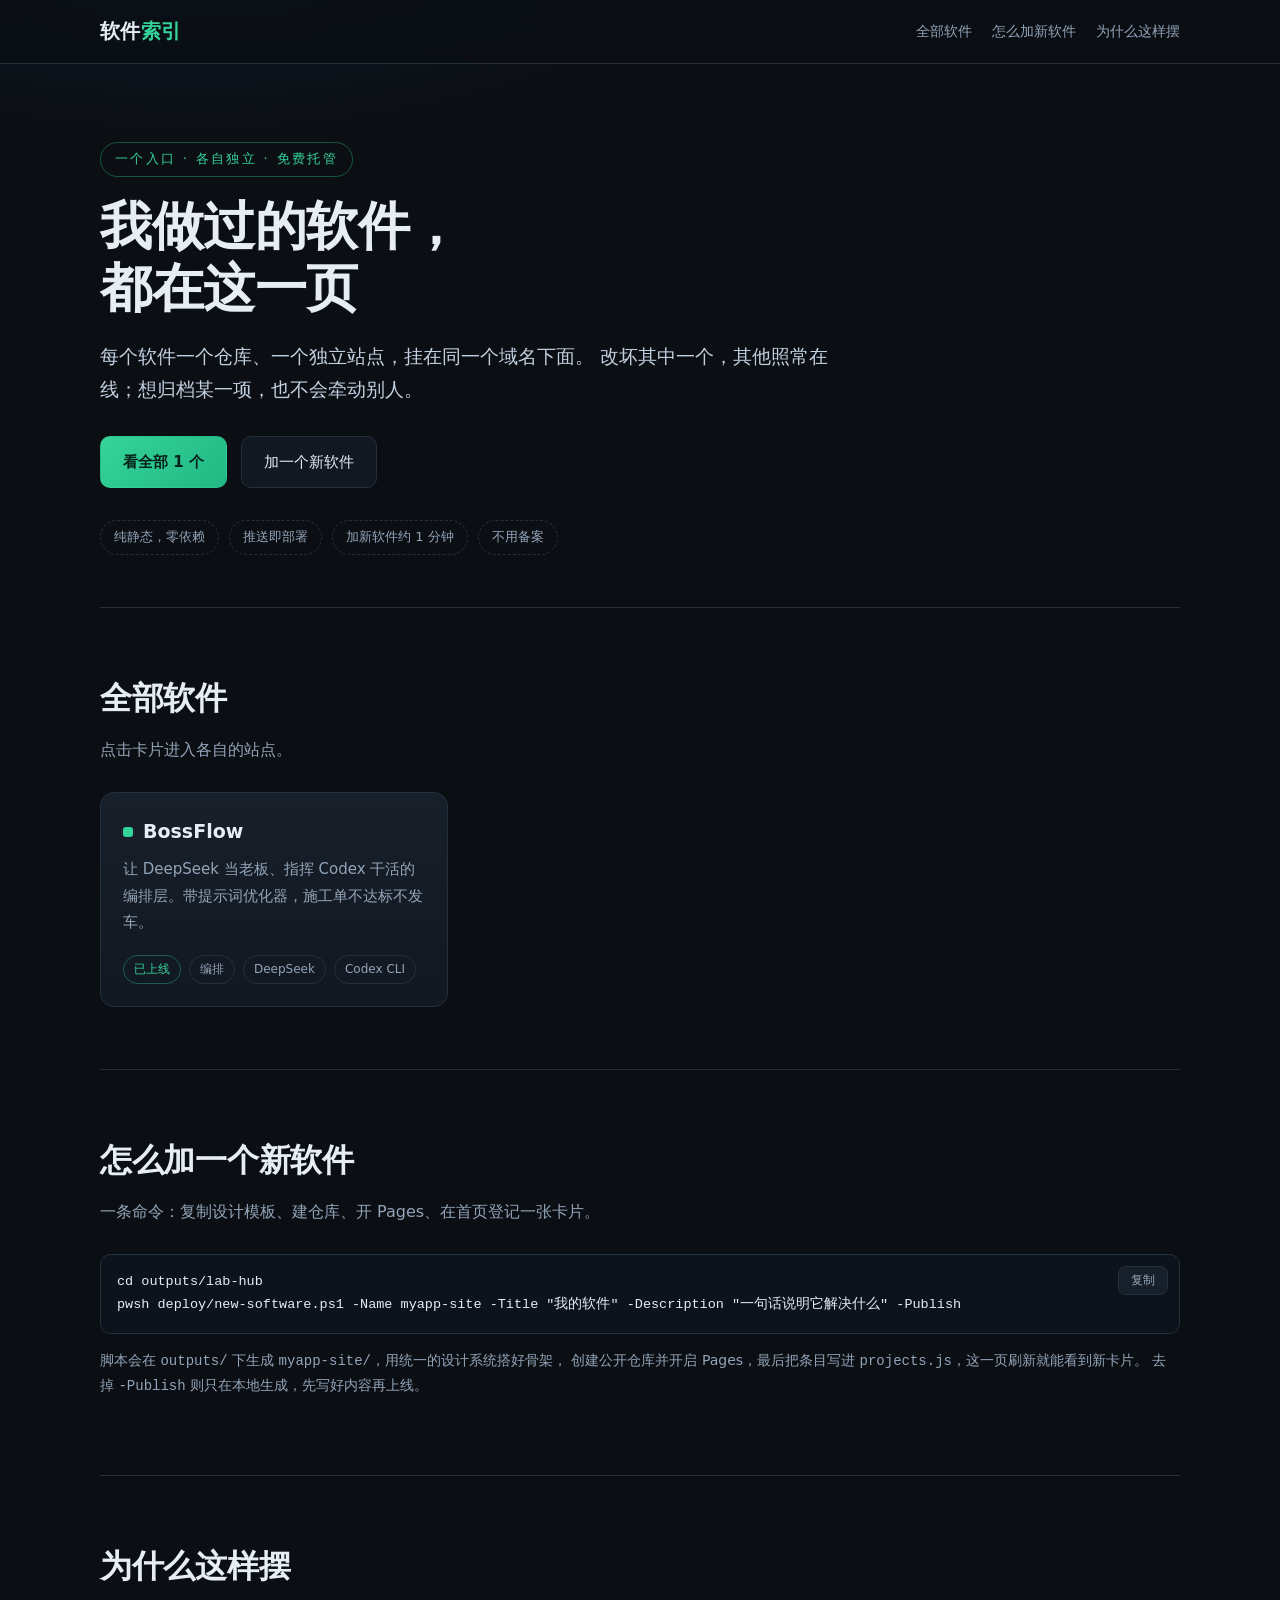
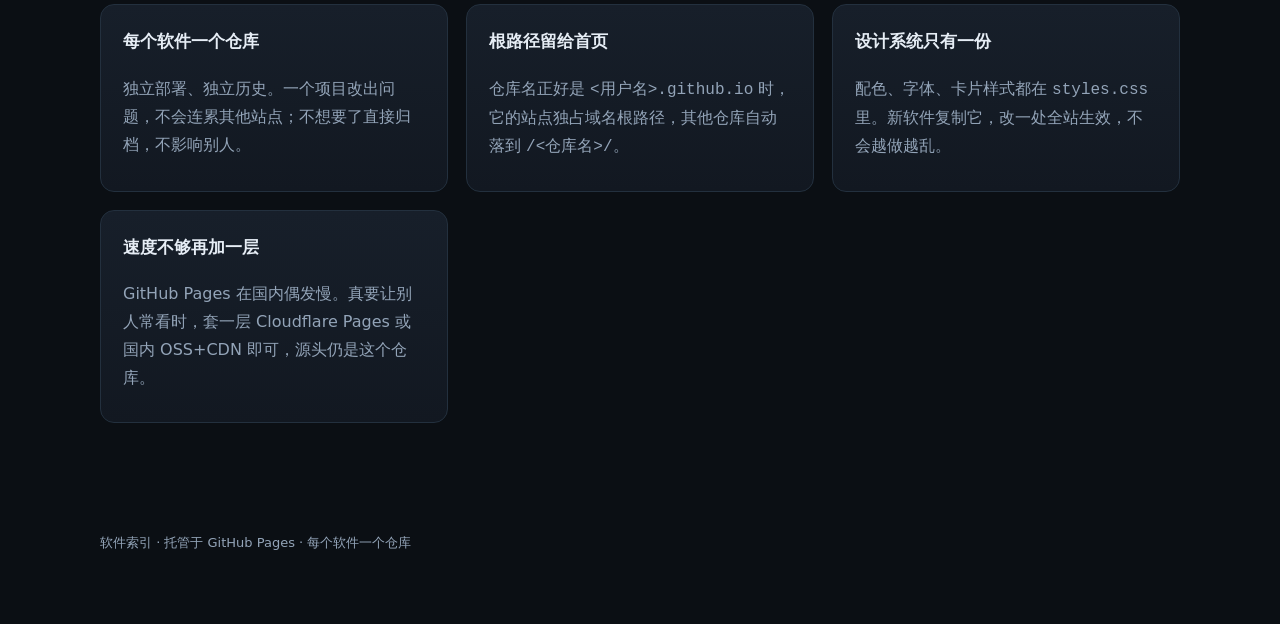
==== index.html @ 590d4178 "软件索引：根站 + 新软件脚手架" ====
<!doctype html>
<html lang="zh-CN">
<head>
<meta charset="utf-8">
<meta name="viewport" content="width=device-width, initial-scale=1">
<title>软件索引</title>
<meta name="description" content="一个入口找齐所有软件：每个软件一个仓库、一个独立站点，坏了一个不影响其他。">
<link rel="stylesheet" href="styles.css">
</head>
<body>
<header class="nav">
  <div class="wrap nav-inner">
    <a class="brand" href="#top">软件<span>索引</span></a>
    <nav>
      <a href="#projects">全部软件</a>
      <a href="#add">怎么加新软件</a>
      <a href="#why">为什么这样摆</a>
    </nav>
  </div>
</header>

<main id="top">
  <section class="hero wrap">
    <p class="eyebrow">一个入口 · 各自独立 · 免费托管</p>
    <h1>我做过的软件，<br>都在这一页</h1>
    <p class="lede">
      每个软件一个仓库、一个独立站点，挂在同一个域名下面。
      改坏其中一个，其他照常在线；想归档某一项，也不会牵动别人。
    </p>
    <div class="cta">
      <a class="btn primary" href="#projects">看全部 <span id="count">0</span> 个</a>
      <a class="btn" href="#add">加一个新软件</a>
    </div>
    <ul class="chips">
      <li>纯静态，零依赖</li>
      <li>推送即部署</li>
      <li>加新软件约 1 分钟</li>
      <li>不用备案</li>
    </ul>
  </section>

  <section id="projects" class="wrap band">
    <h2>全部软件</h2>
    <p class="sub">点击卡片进入各自的站点。</p>
    <div class="cards" id="projects-grid"></div>
  </section>

  <section id="add" class="wrap band">
    <h2>怎么加一个新软件</h2>
    <p class="sub">一条命令：复制设计模板、建仓库、开 Pages、在首页登记一张卡片。</p>
    <div class="codeblock">
      <button class="copy" type="button" data-copy="cmd-add">复制</button>
      <pre id="cmd-add"><code>cd outputs/lab-hub
pwsh deploy/new-software.ps1 -Name myapp-site -Title "我的软件" -Description "一句话说明它解决什么" -Publish</code></pre>
    </div>
    <p class="muted">
      脚本会在 <code>outputs/</code> 下生成 <code>myapp-site/</code>，用统一的设计系统搭好骨架，
      创建公开仓库并开启 Pages，最后把条目写进 <code>projects.js</code>，这一页刷新就能看到新卡片。
      去掉 <code>-Publish</code> 则只在本地生成，先写好内容再上线。
    </p>
  </section>

  <section id="why" class="wrap band">
    <h2>为什么这样摆</h2>
    <div class="cards">
      <div class="card">
        <h3>每个软件一个仓库</h3>
        <p>独立部署、独立历史。一个项目改出问题，不会连累其他站点；不想要了直接归档，不影响别人。</p>
      </div>
      <div class="card">
        <h3>根路径留给首页</h3>
        <p>仓库名正好是 <code>&lt;用户名&gt;.github.io</code> 时，它的站点独占域名根路径，其他仓库自动落到 <code>/&lt;仓库名&gt;/</code>。</p>
      </div>
      <div class="card">
        <h3>设计系统只有一份</h3>
        <p>配色、字体、卡片样式都在 <code>styles.css</code> 里。新软件复制它，改一处全站生效，不会越做越乱。</p>
      </div>
      <div class="card">
        <h3>速度不够再加一层</h3>
        <p>GitHub Pages 在国内偶发慢。真要让别人常看时，套一层 Cloudflare Pages 或国内 OSS+CDN 即可，源头仍是这个仓库。</p>
      </div>
    </div>
  </section>
</main>

<footer class="wrap">
  <p>软件索引 · 托管于 GitHub Pages · 每个软件一个仓库</p>
</footer>
<script src="projects.js"></script>
<script src="app.js"></script>
</body>
</html>
---- styles.css ----
/* 统一设计系统。根站和以后每个软件站都用这一份，改一处全站生效。 */
:root {
  --bg: #0b0f14;
  --panel: #121821;
  --panel-2: #171f2a;
  --line: #23303e;
  --text: #e6edf5;
  --muted: #93a4b8;
  --accent: #35d39a;
  --accent-2: #4aa8ff;
  --bad: #ff7a7a;
  --radius: 14px;
}

* { box-sizing: border-box; }
html { scroll-behavior: smooth; }

body {
  margin: 0;
  background: radial-gradient(1100px 600px at 15% -10%, #14243a 0%, transparent 60%), var(--bg);
  color: var(--text);
  font: 16px/1.75 "Segoe UI", "Microsoft YaHei", system-ui, -apple-system, sans-serif;
  -webkit-font-smoothing: antialiased;
}

.wrap { width: min(1080px, 92vw); margin: 0 auto; }

.nav {
  position: sticky; top: 0; z-index: 20;
  backdrop-filter: blur(12px);
  background: rgba(11, 15, 20, .78);
  border-bottom: 1px solid var(--line);
}
.nav-inner { display: flex; align-items: center; justify-content: space-between; gap: 16px; padding: 14px 0; }
.brand { font-weight: 700; font-size: 20px; color: var(--text); text-decoration: none; letter-spacing: .3px; }
.brand span { color: var(--accent); }
.nav nav { display: flex; gap: 20px; flex-wrap: wrap; }
.nav nav a { color: var(--muted); text-decoration: none; font-size: 14px; }
.nav nav a:hover { color: var(--text); }

.hero { padding: 78px 0 52px; }
.eyebrow {
  display: inline-block; margin: 0 0 18px;
  color: var(--accent); font-size: 13px; letter-spacing: .18em;
  border: 1px solid rgba(53, 211, 154, .35); border-radius: 999px; padding: 5px 14px;
}
h1 { font-size: clamp(30px, 5vw, 52px); line-height: 1.2; margin: 0 0 20px; letter-spacing: -.5px; }
.lede { font-size: clamp(16px, 1.5vw, 19px); color: #c3d0e0; max-width: 62ch; margin: 0 0 30px; }
.cta { display: flex; gap: 14px; flex-wrap: wrap; margin-bottom: 32px; }

.btn {
  display: inline-block; padding: 12px 22px; border-radius: 10px;
  border: 1px solid var(--line); color: var(--text); text-decoration: none; font-size: 15px;
  background: var(--panel); transition: transform .15s ease, border-color .15s ease;
}
.btn:hover { transform: translateY(-1px); border-color: #3a4d63; }
.btn.primary {
  background: linear-gradient(135deg, var(--accent), #22b884);
  color: #06231a; font-weight: 600; border-color: transparent;
}

.chips { list-style: none; display: flex; flex-wrap: wrap; gap: 10px; padding: 0; margin: 0; }
.chips li { font-size: 13px; color: var(--muted); border: 1px dashed var(--line); border-radius: 999px; padding: 5px 13px; }

.band { padding: 62px 0; border-top: 1px solid var(--line); }
h2 { font-size: clamp(23px, 3vw, 32px); margin: 0 0 10px; letter-spacing: -.3px; }
.sub { color: var(--muted); margin: 0 0 28px; }
h3 { font-size: 17px; margin: 0 0 10px; }

.cards { display: grid; grid-template-columns: repeat(auto-fill, minmax(320px, 1fr)); gap: 18px; }

.card, .pcard {
  background: linear-gradient(180deg, var(--panel-2), var(--panel));
  border: 1px solid var(--line); border-radius: var(--radius); padding: 22px;
  display: flex; flex-direction: column; gap: 8px;
}
.pcard { text-decoration: none; color: inherit; transition: transform .15s ease, border-color .15s ease; }
.pcard:hover { transform: translateY(-2px); border-color: #3a4d63; }
.pcard h3 { display: flex; align-items: center; gap: 10px; margin: 0; font-size: 19px; }
.pcard h3::before {
  content: ""; width: 10px; height: 10px; border-radius: 3px;
  background: var(--dot, var(--accent-2)); flex: 0 0 auto;
}
.pcard p { color: var(--muted); margin: 0; font-size: 15px; }
.pcard .meta { margin-top: auto; padding-top: 12px; display: flex; gap: 8px; flex-wrap: wrap; }
.pill { font-size: 12px; color: var(--muted); border: 1px solid var(--line); border-radius: 999px; padding: 3px 10px; }
.pill.live { color: var(--accent); border-color: rgba(53, 211, 154, .35); }

.card p { color: var(--muted); margin: 0 0 8px; }
.card ul, .card ol { margin: 0; padding-left: 20px; color: #c3d0e0; }
.card li { margin: 6px 0; }

table { width: 100%; border-collapse: collapse; margin: 0 0 24px; font-size: 15px; }
th, td { text-align: left; padding: 12px 14px; border-bottom: 1px solid var(--line); vertical-align: top; }
th { color: var(--muted); font-weight: 500; font-size: 13px; letter-spacing: .05em; }

pre {
  background: #0d131b; border: 1px solid var(--line); border-radius: 10px;
  padding: 16px; overflow-x: auto; margin: 8px 0; font-size: 13.5px; line-height: 1.7;
}
code { font-family: "Cascadia Code", Consolas, "Microsoft YaHei", monospace; }
.muted { color: var(--muted); font-size: 14px; }

.codeblock { position: relative; }
.copy {
  position: absolute; right: 12px; top: 12px; z-index: 2;
  background: var(--panel-2); color: var(--muted); border: 1px solid var(--line);
  border-radius: 8px; padding: 5px 12px; font-size: 12px; cursor: pointer;
}
.copy:hover { color: var(--text); }
.copy.done { color: var(--accent); border-color: rgba(53, 211, 154, .4); }

footer { padding: 34px 0 60px; color: var(--muted); font-size: 13px; }
footer a { color: var(--muted); }

@media (max-width: 760px) {
  .nav nav { display: none; }
}
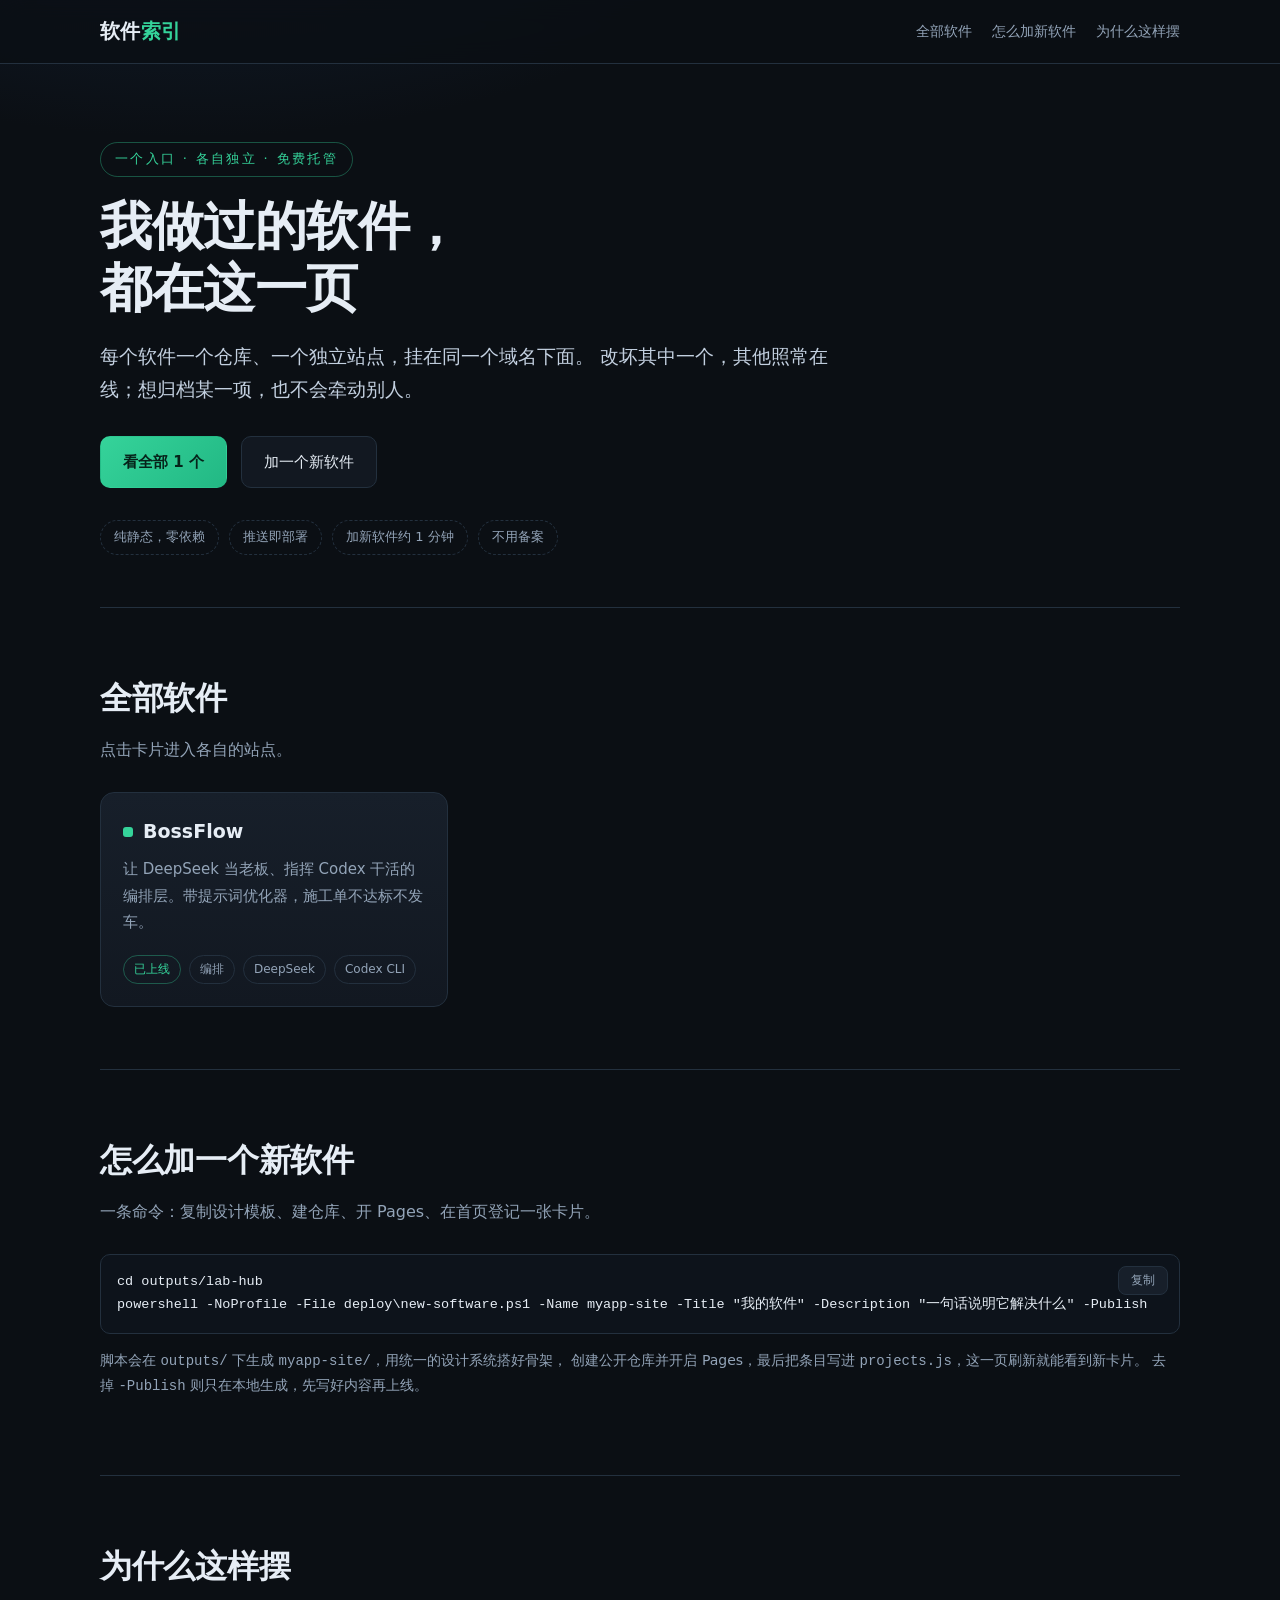
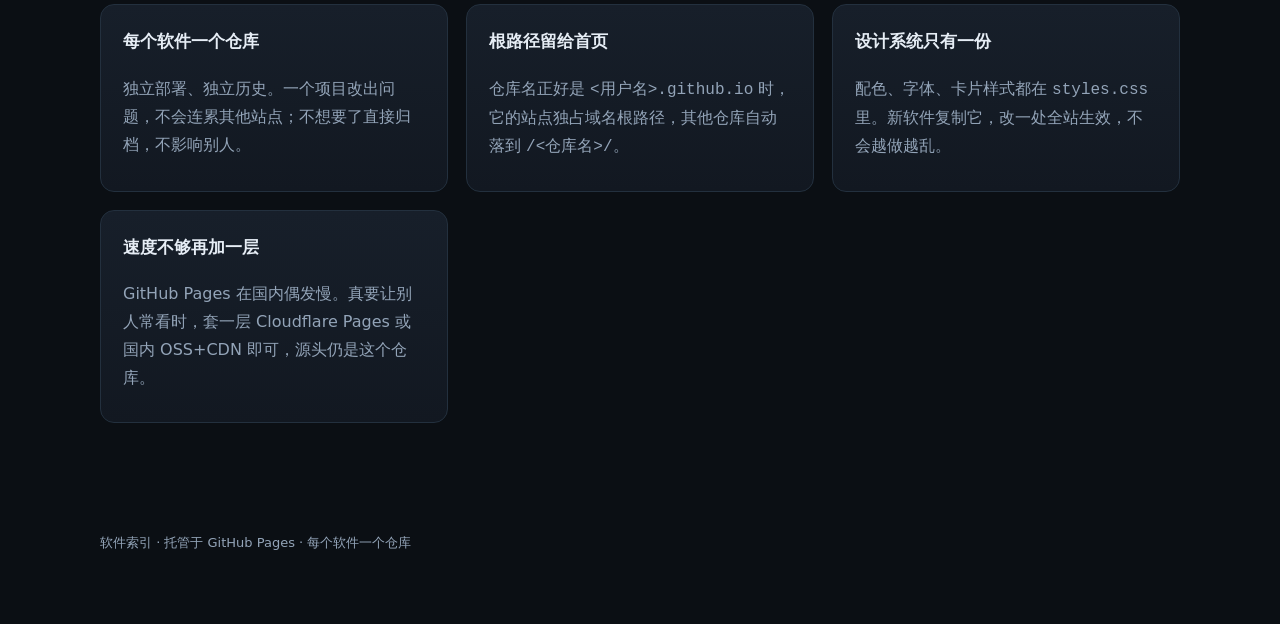
==== commit bd03cb03: "改用 powershell 调用（本机没有 pwsh）" ====
--- a/index.html
+++ b/index.html
@@ -51,7 +51,7 @@
     <div class="codeblock">
       <button class="copy" type="button" data-copy="cmd-add">复制</button>
       <pre id="cmd-add"><code>cd outputs/lab-hub
-pwsh deploy/new-software.ps1 -Name myapp-site -Title "我的软件" -Description "一句话说明它解决什么" -Publish</code></pre>
+powershell -NoProfile -File deploy\new-software.ps1 -Name myapp-site -Title "我的软件" -Description "一句话说明它解决什么" -Publish</code></pre>
     </div>
     <p class="muted">
       脚本会在 <code>outputs/</code> 下生成 <code>myapp-site/</code>，用统一的设计系统搭好骨架，
